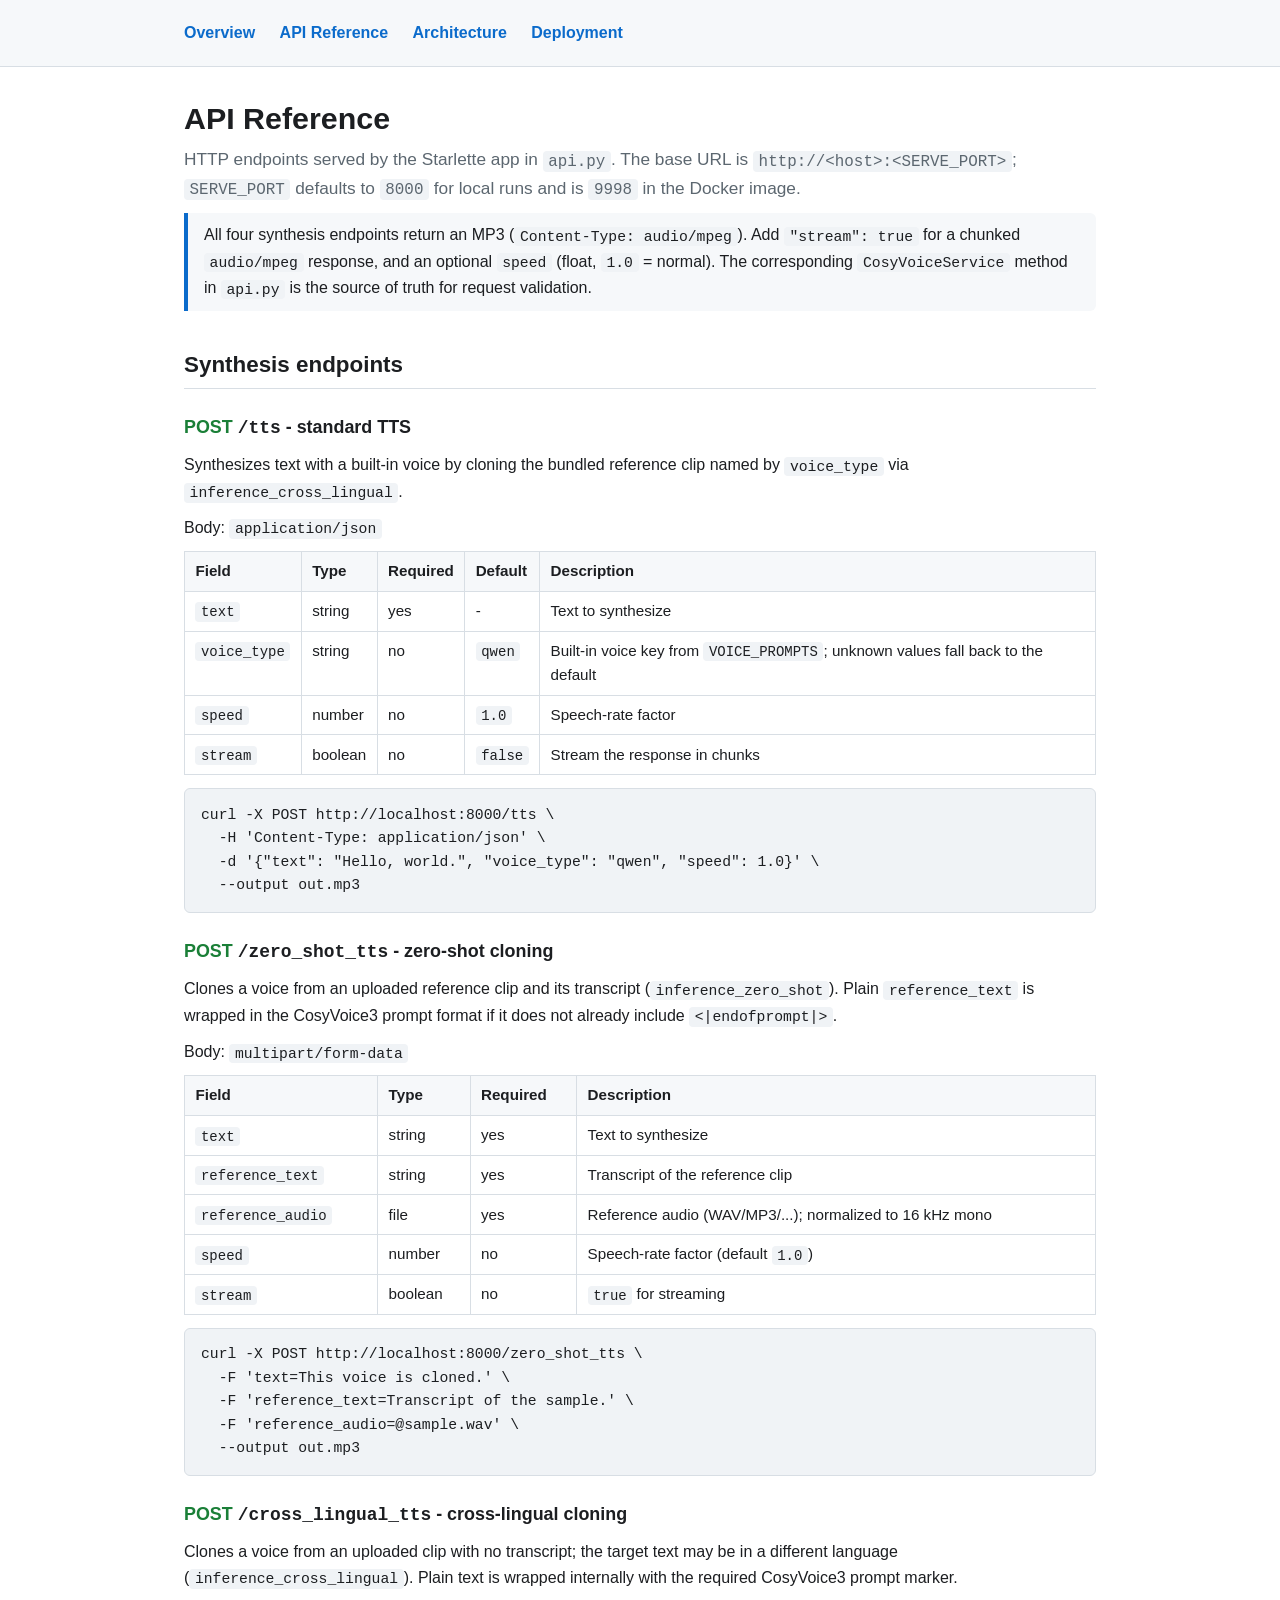
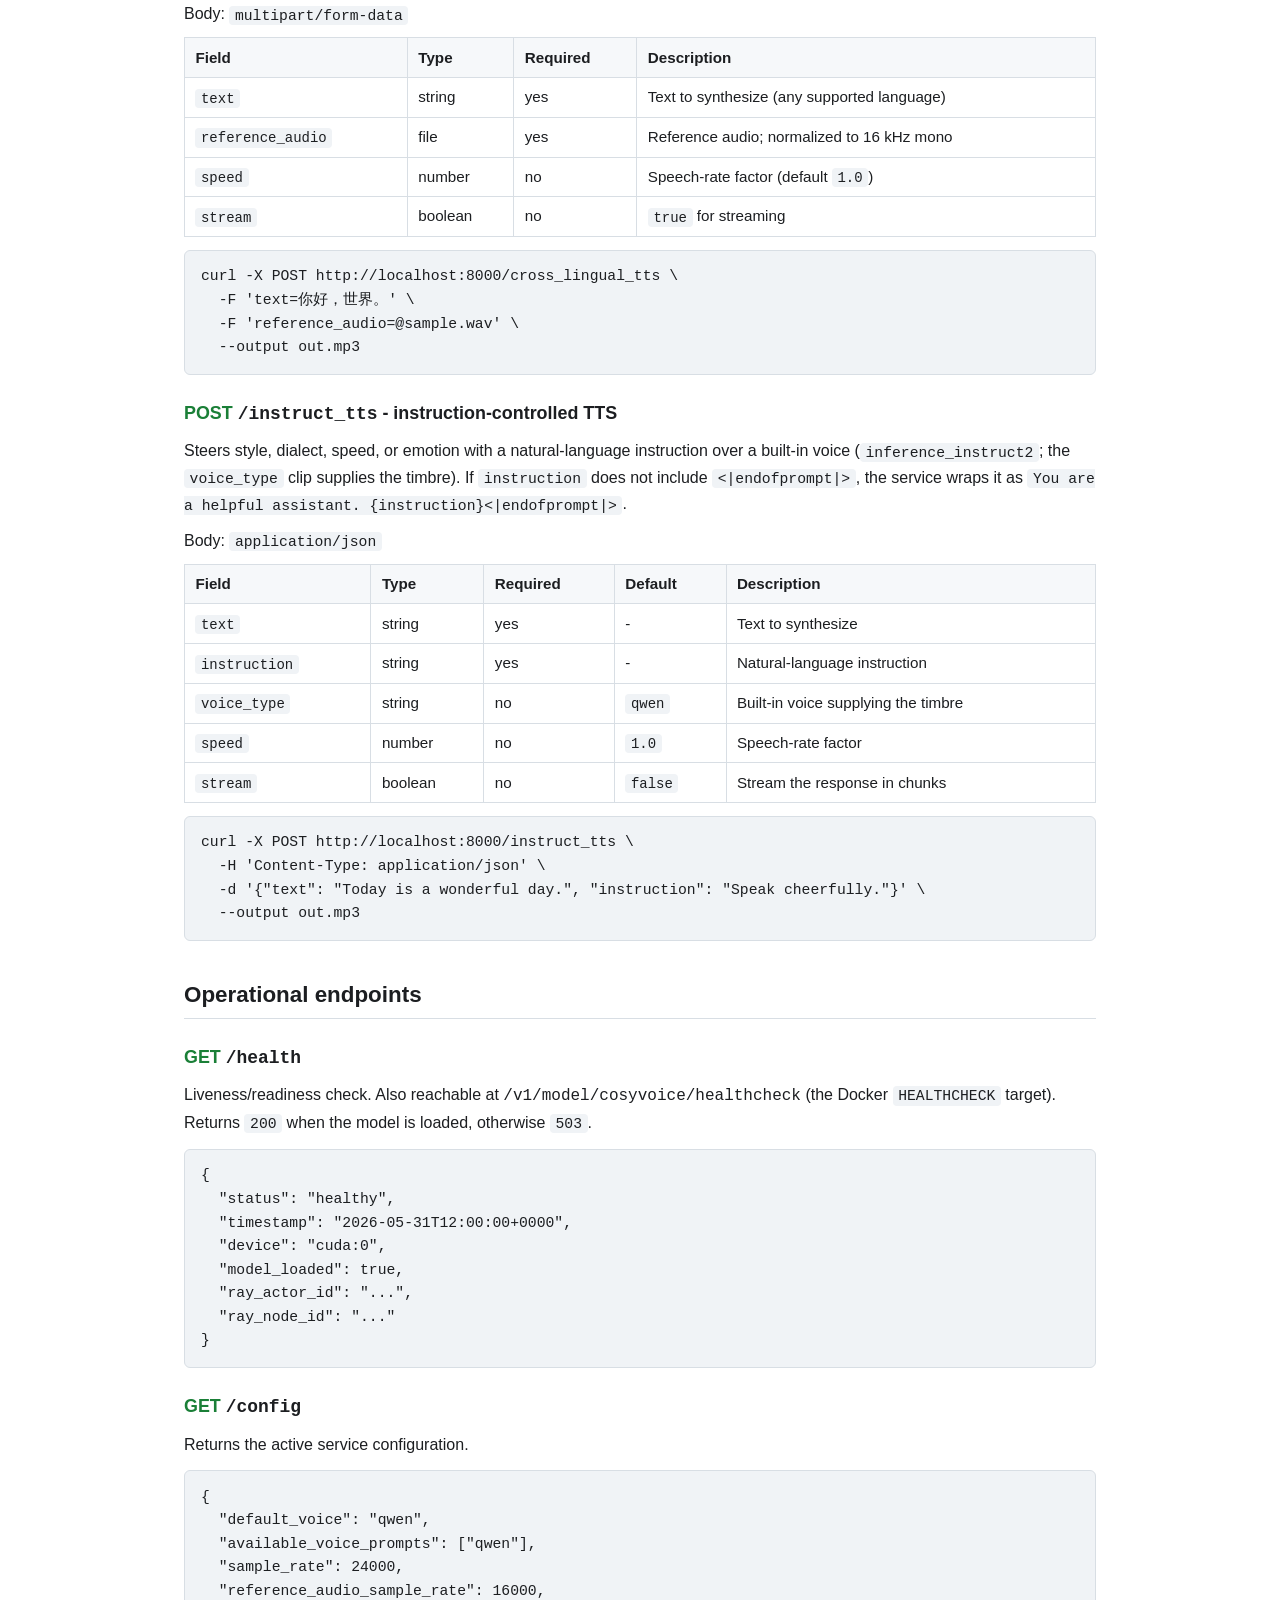
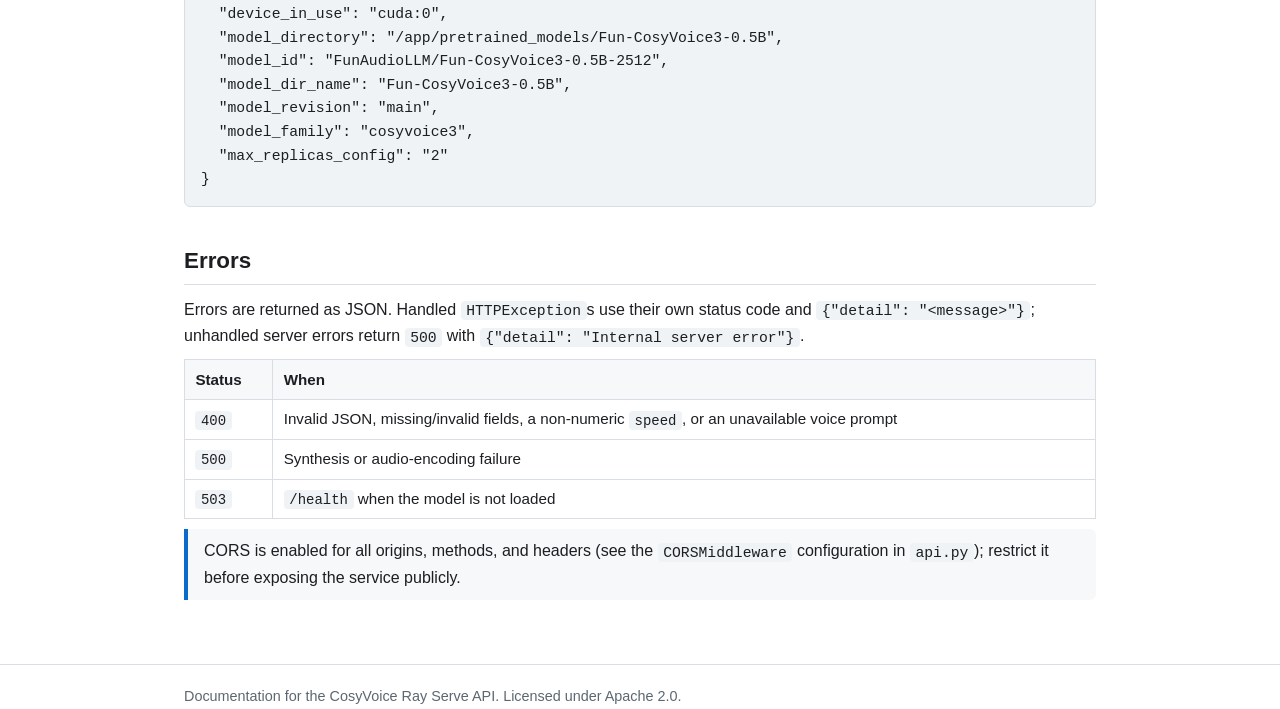
==== docs/api.html @ e858b3ab "feat(cosyvoice): upgrade service to CosyVoice3" ====
<!DOCTYPE html>
<html lang="en">
<head>
  <meta charset="utf-8">
  <meta name="viewport" content="width=device-width, initial-scale=1">
  <title>API Reference - CosyVoice Ray Serve API</title>
  <link rel="stylesheet" href="style.css">
</head>
<body>
  <header class="site">
    <div class="wrap">
      <nav class="top">
        <a href="index.html">Overview</a>
        <a href="api.html">API Reference</a>
        <a href="architecture.html">Architecture</a>
        <a href="deployment.html">Deployment</a>
      </nav>
    </div>
  </header>

  <main class="wrap">
    <h1>API Reference</h1>
    <p class="lead">
      HTTP endpoints served by the Starlette app in <code>api.py</code>. The base URL is
      <code>http://&lt;host&gt;:&lt;SERVE_PORT&gt;</code>; <code>SERVE_PORT</code> defaults to
      <code>8000</code> for local runs and is <code>9998</code> in the Docker image.
    </p>

    <div class="note">
      All four synthesis endpoints return an MP3 (<code>Content-Type: audio/mpeg</code>). Add
      <code>"stream": true</code> for a chunked <code>audio/mpeg</code> response, and an optional
      <code>speed</code> (float, <code>1.0</code> = normal). The corresponding
      <code>CosyVoiceService</code> method in <code>api.py</code> is the source of truth for
      request validation.
    </div>

    <h2>Synthesis endpoints</h2>

    <h3><span class="method">POST</span> <span class="path">/tts</span> - standard TTS</h3>
    <p>Synthesizes text with a built-in voice by cloning the bundled reference clip named by
    <code>voice_type</code> via <code>inference_cross_lingual</code>.</p>
    <p>Body: <code>application/json</code></p>
    <table>
      <tr><th>Field</th><th>Type</th><th>Required</th><th>Default</th><th>Description</th></tr>
      <tr><td><code>text</code></td><td>string</td><td>yes</td><td>-</td><td>Text to synthesize</td></tr>
      <tr><td><code>voice_type</code></td><td>string</td><td>no</td><td><code>qwen</code></td><td>Built-in voice key from <code>VOICE_PROMPTS</code>; unknown values fall back to the default</td></tr>
      <tr><td><code>speed</code></td><td>number</td><td>no</td><td><code>1.0</code></td><td>Speech-rate factor</td></tr>
      <tr><td><code>stream</code></td><td>boolean</td><td>no</td><td><code>false</code></td><td>Stream the response in chunks</td></tr>
    </table>
    <pre><code>curl -X POST http://localhost:8000/tts \
  -H 'Content-Type: application/json' \
  -d '{"text": "Hello, world.", "voice_type": "qwen", "speed": 1.0}' \
  --output out.mp3</code></pre>

    <h3><span class="method">POST</span> <span class="path">/zero_shot_tts</span> - zero-shot cloning</h3>
    <p>Clones a voice from an uploaded reference clip and its transcript
    (<code>inference_zero_shot</code>). Plain <code>reference_text</code> is wrapped in the
    CosyVoice3 prompt format if it does not already include
    <code>&lt;|endofprompt|&gt;</code>.</p>
    <p>Body: <code>multipart/form-data</code></p>
    <table>
      <tr><th>Field</th><th>Type</th><th>Required</th><th>Description</th></tr>
      <tr><td><code>text</code></td><td>string</td><td>yes</td><td>Text to synthesize</td></tr>
      <tr><td><code>reference_text</code></td><td>string</td><td>yes</td><td>Transcript of the reference clip</td></tr>
      <tr><td><code>reference_audio</code></td><td>file</td><td>yes</td><td>Reference audio (WAV/MP3/...); normalized to 16&nbsp;kHz mono</td></tr>
      <tr><td><code>speed</code></td><td>number</td><td>no</td><td>Speech-rate factor (default <code>1.0</code>)</td></tr>
      <tr><td><code>stream</code></td><td>boolean</td><td>no</td><td><code>true</code> for streaming</td></tr>
    </table>
    <pre><code>curl -X POST http://localhost:8000/zero_shot_tts \
  -F 'text=This voice is cloned.' \
  -F 'reference_text=Transcript of the sample.' \
  -F 'reference_audio=@sample.wav' \
  --output out.mp3</code></pre>

    <h3><span class="method">POST</span> <span class="path">/cross_lingual_tts</span> - cross-lingual cloning</h3>
    <p>Clones a voice from an uploaded clip with no transcript; the target text may be in a
    different language (<code>inference_cross_lingual</code>). Plain text is wrapped internally
    with the required CosyVoice3 prompt marker.</p>
    <p>Body: <code>multipart/form-data</code></p>
    <table>
      <tr><th>Field</th><th>Type</th><th>Required</th><th>Description</th></tr>
      <tr><td><code>text</code></td><td>string</td><td>yes</td><td>Text to synthesize (any supported language)</td></tr>
      <tr><td><code>reference_audio</code></td><td>file</td><td>yes</td><td>Reference audio; normalized to 16&nbsp;kHz mono</td></tr>
      <tr><td><code>speed</code></td><td>number</td><td>no</td><td>Speech-rate factor (default <code>1.0</code>)</td></tr>
      <tr><td><code>stream</code></td><td>boolean</td><td>no</td><td><code>true</code> for streaming</td></tr>
    </table>
    <pre><code>curl -X POST http://localhost:8000/cross_lingual_tts \
  -F 'text=&#20320;&#22909;&#65292;&#19990;&#30028;&#12290;' \
  -F 'reference_audio=@sample.wav' \
  --output out.mp3</code></pre>

    <h3><span class="method">POST</span> <span class="path">/instruct_tts</span> - instruction-controlled TTS</h3>
    <p>Steers style, dialect, speed, or emotion with a natural-language instruction over a
    built-in voice (<code>inference_instruct2</code>; the <code>voice_type</code> clip supplies
    the timbre). If <code>instruction</code> does not include
    <code>&lt;|endofprompt|&gt;</code>, the service wraps it as
    <code>You are a helpful assistant. {instruction}&lt;|endofprompt|&gt;</code>.</p>
    <p>Body: <code>application/json</code></p>
    <table>
      <tr><th>Field</th><th>Type</th><th>Required</th><th>Default</th><th>Description</th></tr>
      <tr><td><code>text</code></td><td>string</td><td>yes</td><td>-</td><td>Text to synthesize</td></tr>
      <tr><td><code>instruction</code></td><td>string</td><td>yes</td><td>-</td><td>Natural-language instruction</td></tr>
      <tr><td><code>voice_type</code></td><td>string</td><td>no</td><td><code>qwen</code></td><td>Built-in voice supplying the timbre</td></tr>
      <tr><td><code>speed</code></td><td>number</td><td>no</td><td><code>1.0</code></td><td>Speech-rate factor</td></tr>
      <tr><td><code>stream</code></td><td>boolean</td><td>no</td><td><code>false</code></td><td>Stream the response in chunks</td></tr>
    </table>
    <pre><code>curl -X POST http://localhost:8000/instruct_tts \
  -H 'Content-Type: application/json' \
  -d '{"text": "Today is a wonderful day.", "instruction": "Speak cheerfully."}' \
  --output out.mp3</code></pre>

    <h2>Operational endpoints</h2>

    <h3><span class="method">GET</span> <span class="path">/health</span></h3>
    <p>Liveness/readiness check. Also reachable at
    <span class="path">/v1/model/cosyvoice/healthcheck</span> (the Docker
    <code>HEALTHCHECK</code> target). Returns <code>200</code> when the model is loaded,
    otherwise <code>503</code>.</p>
    <pre><code>{
  "status": "healthy",
  "timestamp": "2026-05-31T12:00:00+0000",
  "device": "cuda:0",
  "model_loaded": true,
  "ray_actor_id": "...",
  "ray_node_id": "..."
}</code></pre>

    <h3><span class="method">GET</span> <span class="path">/config</span></h3>
    <p>Returns the active service configuration.</p>
    <pre><code>{
  "default_voice": "qwen",
  "available_voice_prompts": ["qwen"],
  "sample_rate": 24000,
  "reference_audio_sample_rate": 16000,
  "device_in_use": "cuda:0",
  "model_directory": "/app/pretrained_models/Fun-CosyVoice3-0.5B",
  "model_id": "FunAudioLLM/Fun-CosyVoice3-0.5B-2512",
  "model_dir_name": "Fun-CosyVoice3-0.5B",
  "model_revision": "main",
  "model_family": "cosyvoice3",
  "max_replicas_config": "2"
}</code></pre>

    <h2>Errors</h2>
    <p>Errors are returned as JSON. Handled <code>HTTPException</code>s use their own status code
    and <code>{"detail": "&lt;message&gt;"}</code>; unhandled server errors return
    <code>500</code> with <code>{"detail": "Internal server error"}</code>.</p>
    <table>
      <tr><th>Status</th><th>When</th></tr>
      <tr><td><code>400</code></td><td>Invalid JSON, missing/invalid fields, a non-numeric <code>speed</code>, or an unavailable voice prompt</td></tr>
      <tr><td><code>500</code></td><td>Synthesis or audio-encoding failure</td></tr>
      <tr><td><code>503</code></td><td><code>/health</code> when the model is not loaded</td></tr>
    </table>

    <div class="note">
      CORS is enabled for all origins, methods, and headers (see the
      <code>CORSMiddleware</code> configuration in <code>api.py</code>); restrict it before
      exposing the service publicly.
    </div>
  </main>

  <footer class="site">
    <div class="wrap">
      Documentation for the CosyVoice Ray Serve API. Licensed under Apache 2.0.
    </div>
  </footer>
</body>
</html>
---- docs/style.css ----
/* Shared styles for the CosyVoice Ray Serve API documentation. */

:root {
  --fg: #1c1e21;
  --muted: #5c6770;
  --bg: #ffffff;
  --panel: #f6f8fa;
  --border: #d8dee4;
  --accent: #0b6bcb;
  --code-bg: #f0f3f6;
  --green: #1a7f37;
  --amber: #9a6700;
}

* { box-sizing: border-box; }

body {
  margin: 0;
  font-family: -apple-system, BlinkMacSystemFont, "Segoe UI", Roboto, Helvetica, Arial, sans-serif;
  line-height: 1.6;
  color: var(--fg);
  background: var(--bg);
}

.wrap {
  max-width: 60rem;
  margin: 0 auto;
  padding: 2rem 1.5rem 4rem;
}

header.site {
  border-bottom: 1px solid var(--border);
  background: var(--panel);
}

header.site .wrap { padding-top: 1.25rem; padding-bottom: 1.25rem; }

nav.top a {
  margin-right: 1.25rem;
  text-decoration: none;
  color: var(--accent);
  font-weight: 600;
}

nav.top a:hover { text-decoration: underline; }

h1 { font-size: 1.9rem; line-height: 1.25; margin: 0 0 0.5rem; }
h2 { font-size: 1.4rem; margin: 2.25rem 0 0.75rem; padding-bottom: 0.3rem; border-bottom: 1px solid var(--border); }
h3 { font-size: 1.12rem; margin: 1.5rem 0 0.5rem; }

p, ul, ol, table { margin: 0.6rem 0; }

a { color: var(--accent); }

code {
  font-family: ui-monospace, SFMono-Regular, "SF Mono", Menlo, Consolas, monospace;
  background: var(--code-bg);
  padding: 0.1rem 0.35rem;
  border-radius: 4px;
  font-size: 0.92em;
}

pre {
  background: var(--code-bg);
  border: 1px solid var(--border);
  border-radius: 6px;
  padding: 0.9rem 1rem;
  overflow-x: auto;
}

pre code { background: none; padding: 0; }

table { border-collapse: collapse; width: 100%; font-size: 0.95rem; }
th, td { border: 1px solid var(--border); padding: 0.45rem 0.65rem; text-align: left; vertical-align: top; }
th { background: var(--panel); }

.lead { font-size: 1.08rem; color: var(--muted); }

.cards { display: grid; grid-template-columns: repeat(auto-fit, minmax(14rem, 1fr)); gap: 1rem; margin: 1.5rem 0; }
.card { border: 1px solid var(--border); border-radius: 8px; padding: 1rem 1.1rem; background: var(--panel); }
.card h3 { margin-top: 0; }
.card a { font-weight: 600; text-decoration: none; }

.method { font-weight: 700; color: var(--green); }
.path { font-family: ui-monospace, monospace; }

.note { border-left: 4px solid var(--accent); background: var(--panel); padding: 0.6rem 1rem; border-radius: 0 6px 6px 0; }
.note.warn { border-left-color: var(--amber); }

footer.site { border-top: 1px solid var(--border); color: var(--muted); font-size: 0.9rem; }
footer.site .wrap { padding-top: 1.25rem; padding-bottom: 1.25rem; }

.tag { display: inline-block; font-size: 0.78rem; font-weight: 600; padding: 0.05rem 0.5rem; border-radius: 999px; background: var(--code-bg); border: 1px solid var(--border); color: var(--muted); }
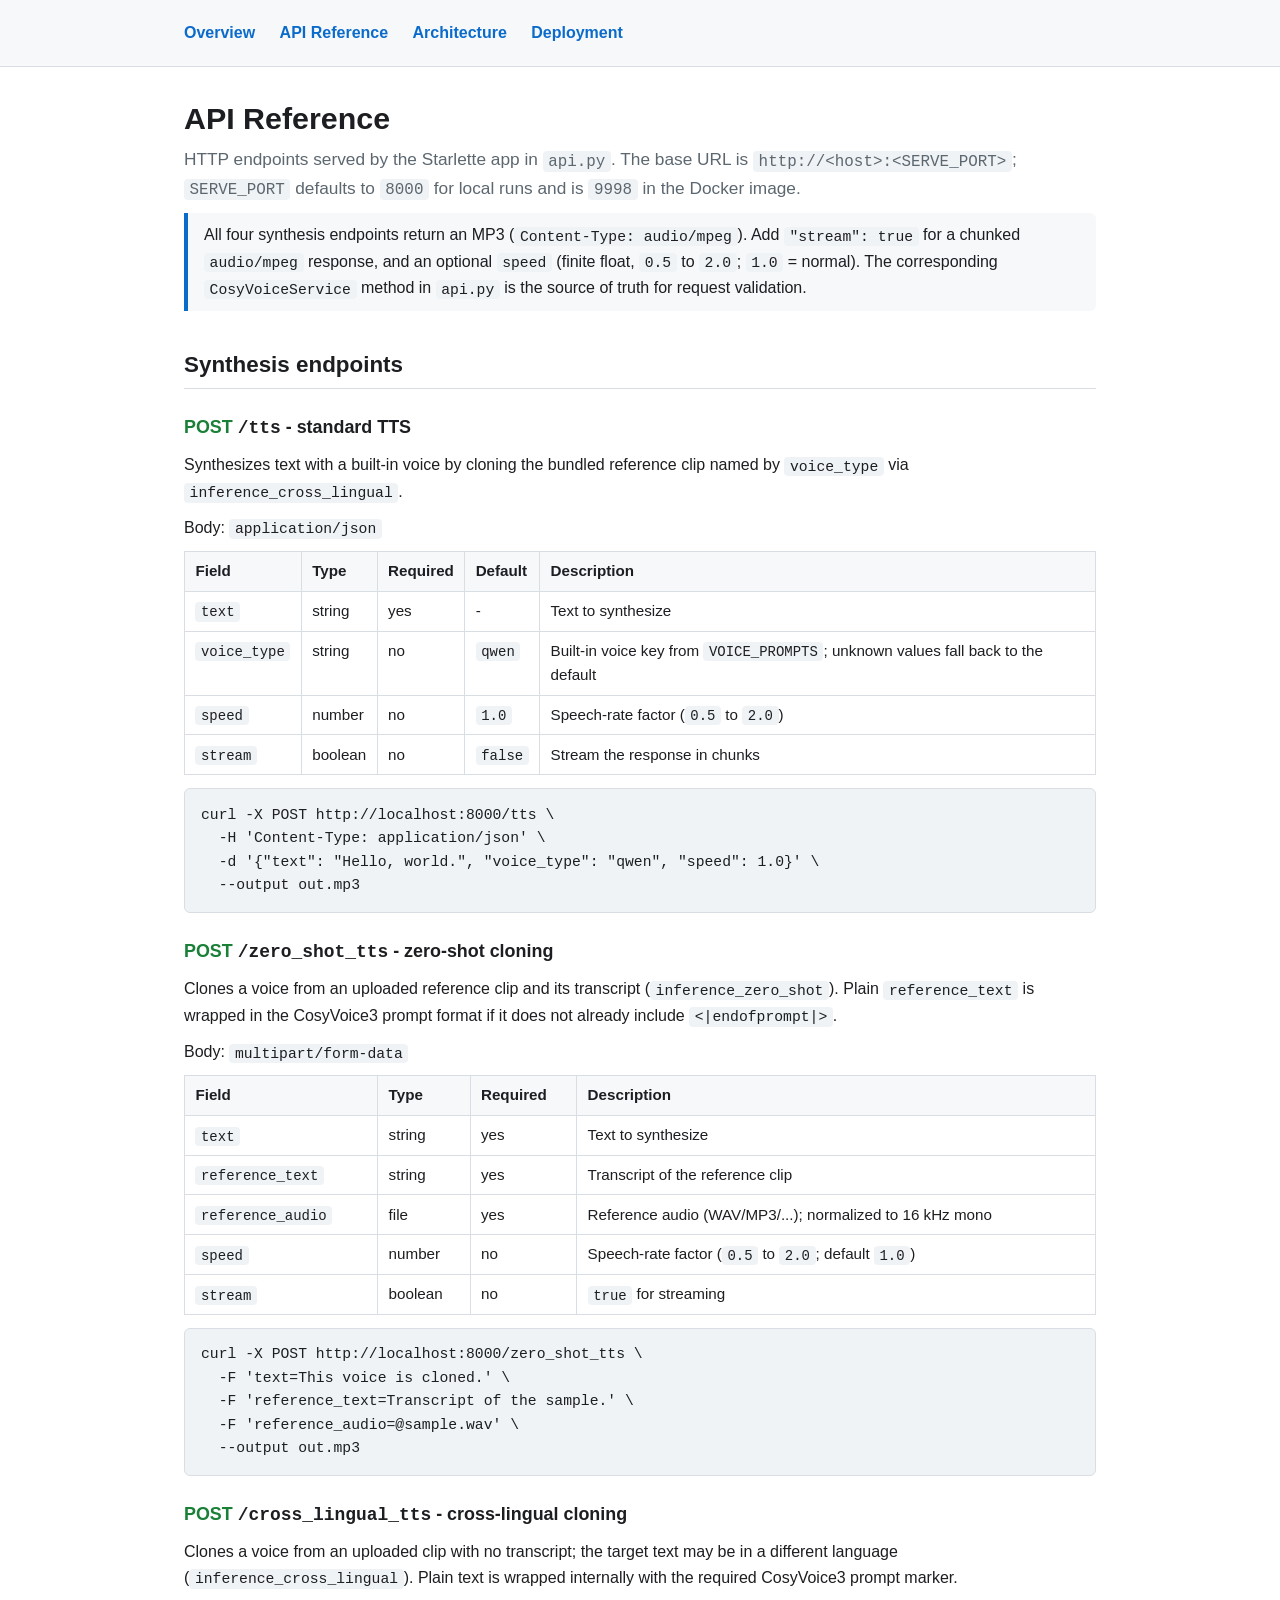
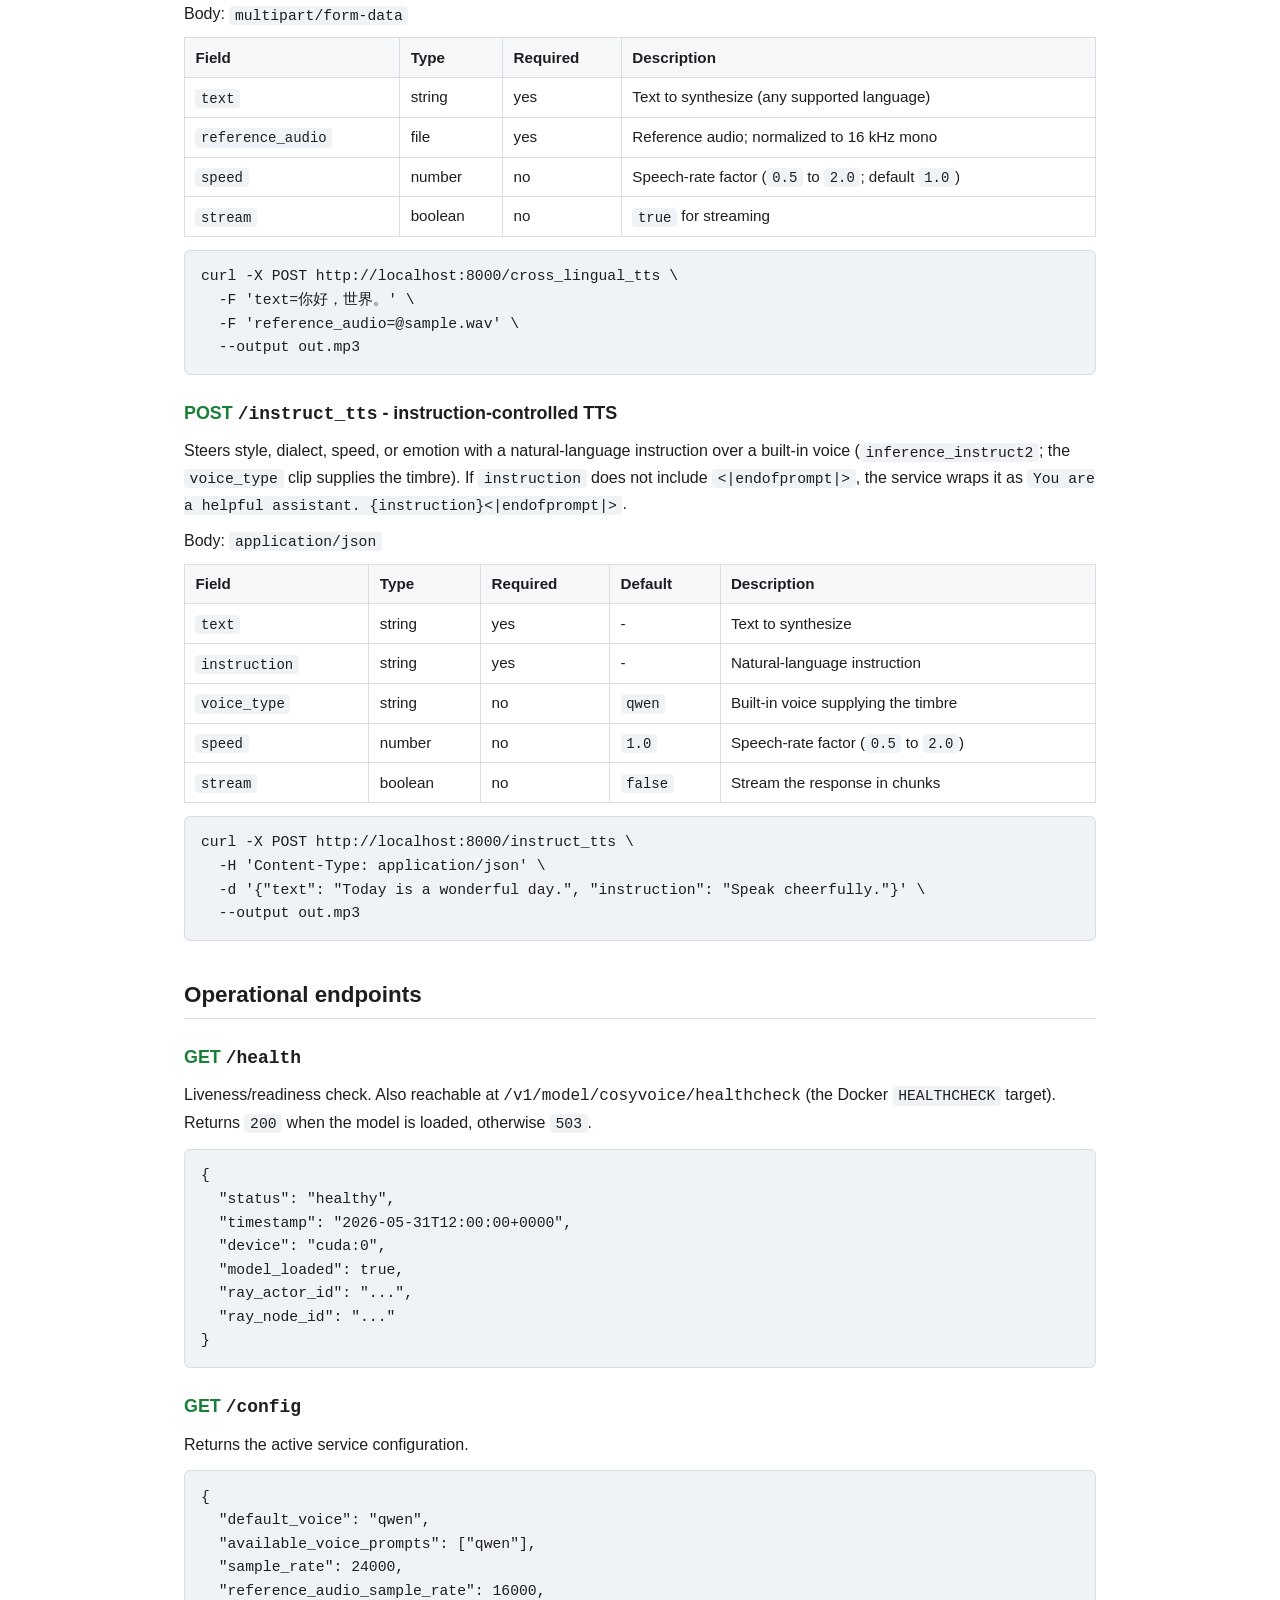
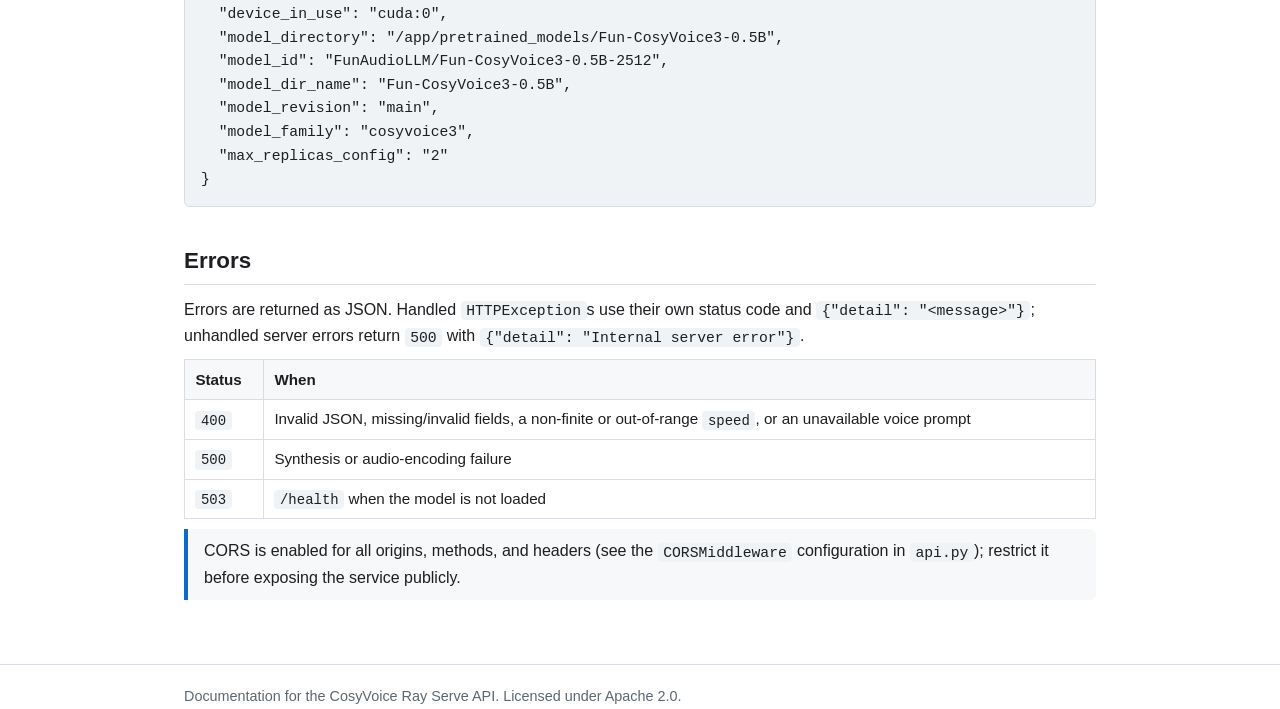
==== commit 1e819c70: "fix(cosyvoice): harden streaming and speed handling" ====
--- a/docs/api.html
+++ b/docs/api.html
@@ -29,7 +29,8 @@
     <div class="note">
       All four synthesis endpoints return an MP3 (<code>Content-Type: audio/mpeg</code>). Add
       <code>"stream": true</code> for a chunked <code>audio/mpeg</code> response, and an optional
-      <code>speed</code> (float, <code>1.0</code> = normal). The corresponding
+      <code>speed</code> (finite float, <code>0.5</code> to <code>2.0</code>;
+      <code>1.0</code> = normal). The corresponding
       <code>CosyVoiceService</code> method in <code>api.py</code> is the source of truth for
       request validation.
     </div>
@@ -44,7 +45,7 @@
       <tr><th>Field</th><th>Type</th><th>Required</th><th>Default</th><th>Description</th></tr>
       <tr><td><code>text</code></td><td>string</td><td>yes</td><td>-</td><td>Text to synthesize</td></tr>
       <tr><td><code>voice_type</code></td><td>string</td><td>no</td><td><code>qwen</code></td><td>Built-in voice key from <code>VOICE_PROMPTS</code>; unknown values fall back to the default</td></tr>
-      <tr><td><code>speed</code></td><td>number</td><td>no</td><td><code>1.0</code></td><td>Speech-rate factor</td></tr>
+      <tr><td><code>speed</code></td><td>number</td><td>no</td><td><code>1.0</code></td><td>Speech-rate factor (<code>0.5</code> to <code>2.0</code>)</td></tr>
       <tr><td><code>stream</code></td><td>boolean</td><td>no</td><td><code>false</code></td><td>Stream the response in chunks</td></tr>
     </table>
     <pre><code>curl -X POST http://localhost:8000/tts \
@@ -63,7 +64,7 @@
       <tr><td><code>text</code></td><td>string</td><td>yes</td><td>Text to synthesize</td></tr>
       <tr><td><code>reference_text</code></td><td>string</td><td>yes</td><td>Transcript of the reference clip</td></tr>
       <tr><td><code>reference_audio</code></td><td>file</td><td>yes</td><td>Reference audio (WAV/MP3/...); normalized to 16&nbsp;kHz mono</td></tr>
-      <tr><td><code>speed</code></td><td>number</td><td>no</td><td>Speech-rate factor (default <code>1.0</code>)</td></tr>
+      <tr><td><code>speed</code></td><td>number</td><td>no</td><td>Speech-rate factor (<code>0.5</code> to <code>2.0</code>; default <code>1.0</code>)</td></tr>
       <tr><td><code>stream</code></td><td>boolean</td><td>no</td><td><code>true</code> for streaming</td></tr>
     </table>
     <pre><code>curl -X POST http://localhost:8000/zero_shot_tts \
@@ -81,7 +82,7 @@
       <tr><th>Field</th><th>Type</th><th>Required</th><th>Description</th></tr>
       <tr><td><code>text</code></td><td>string</td><td>yes</td><td>Text to synthesize (any supported language)</td></tr>
       <tr><td><code>reference_audio</code></td><td>file</td><td>yes</td><td>Reference audio; normalized to 16&nbsp;kHz mono</td></tr>
-      <tr><td><code>speed</code></td><td>number</td><td>no</td><td>Speech-rate factor (default <code>1.0</code>)</td></tr>
+      <tr><td><code>speed</code></td><td>number</td><td>no</td><td>Speech-rate factor (<code>0.5</code> to <code>2.0</code>; default <code>1.0</code>)</td></tr>
       <tr><td><code>stream</code></td><td>boolean</td><td>no</td><td><code>true</code> for streaming</td></tr>
     </table>
     <pre><code>curl -X POST http://localhost:8000/cross_lingual_tts \
@@ -101,7 +102,7 @@
       <tr><td><code>text</code></td><td>string</td><td>yes</td><td>-</td><td>Text to synthesize</td></tr>
       <tr><td><code>instruction</code></td><td>string</td><td>yes</td><td>-</td><td>Natural-language instruction</td></tr>
       <tr><td><code>voice_type</code></td><td>string</td><td>no</td><td><code>qwen</code></td><td>Built-in voice supplying the timbre</td></tr>
-      <tr><td><code>speed</code></td><td>number</td><td>no</td><td><code>1.0</code></td><td>Speech-rate factor</td></tr>
+      <tr><td><code>speed</code></td><td>number</td><td>no</td><td><code>1.0</code></td><td>Speech-rate factor (<code>0.5</code> to <code>2.0</code>)</td></tr>
       <tr><td><code>stream</code></td><td>boolean</td><td>no</td><td><code>false</code></td><td>Stream the response in chunks</td></tr>
     </table>
     <pre><code>curl -X POST http://localhost:8000/instruct_tts \
@@ -147,7 +148,7 @@
     <code>500</code> with <code>{"detail": "Internal server error"}</code>.</p>
     <table>
       <tr><th>Status</th><th>When</th></tr>
-      <tr><td><code>400</code></td><td>Invalid JSON, missing/invalid fields, a non-numeric <code>speed</code>, or an unavailable voice prompt</td></tr>
+      <tr><td><code>400</code></td><td>Invalid JSON, missing/invalid fields, a non-finite or out-of-range <code>speed</code>, or an unavailable voice prompt</td></tr>
       <tr><td><code>500</code></td><td>Synthesis or audio-encoding failure</td></tr>
       <tr><td><code>503</code></td><td><code>/health</code> when the model is not loaded</td></tr>
     </table>
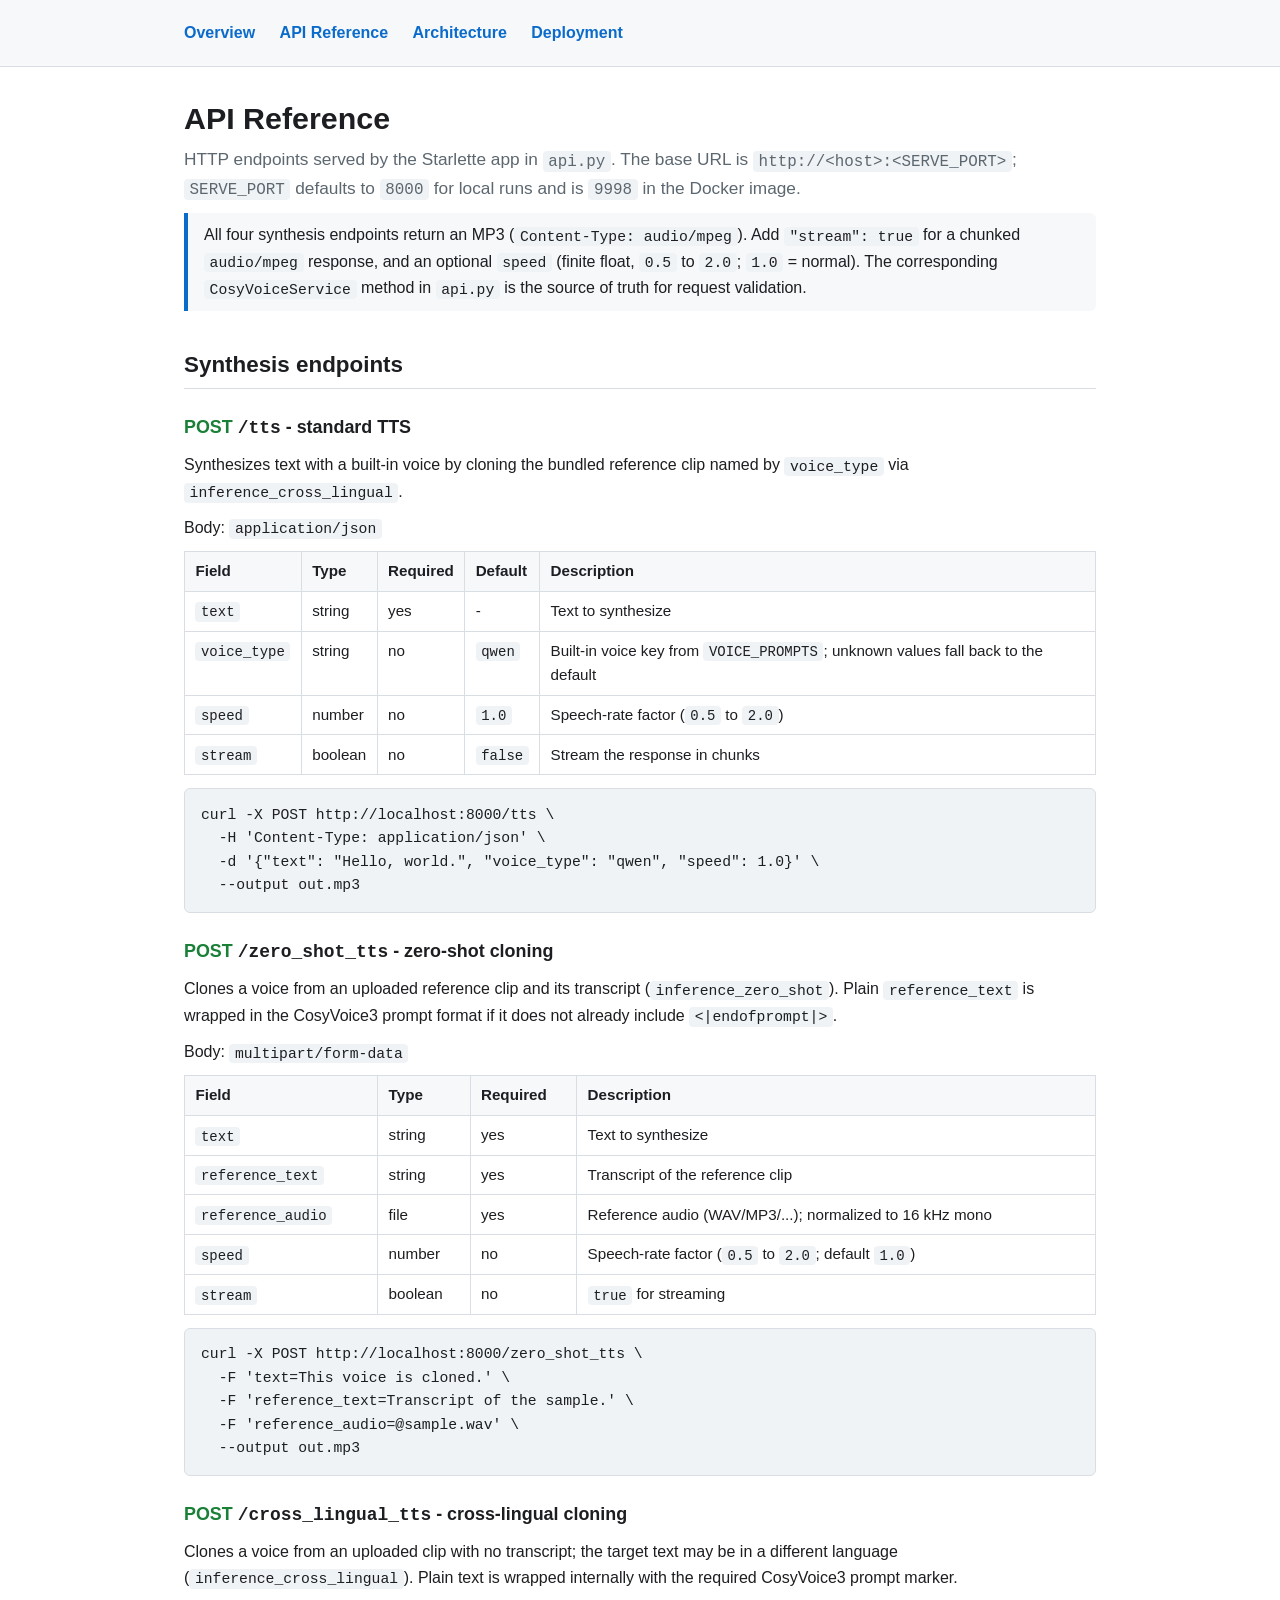
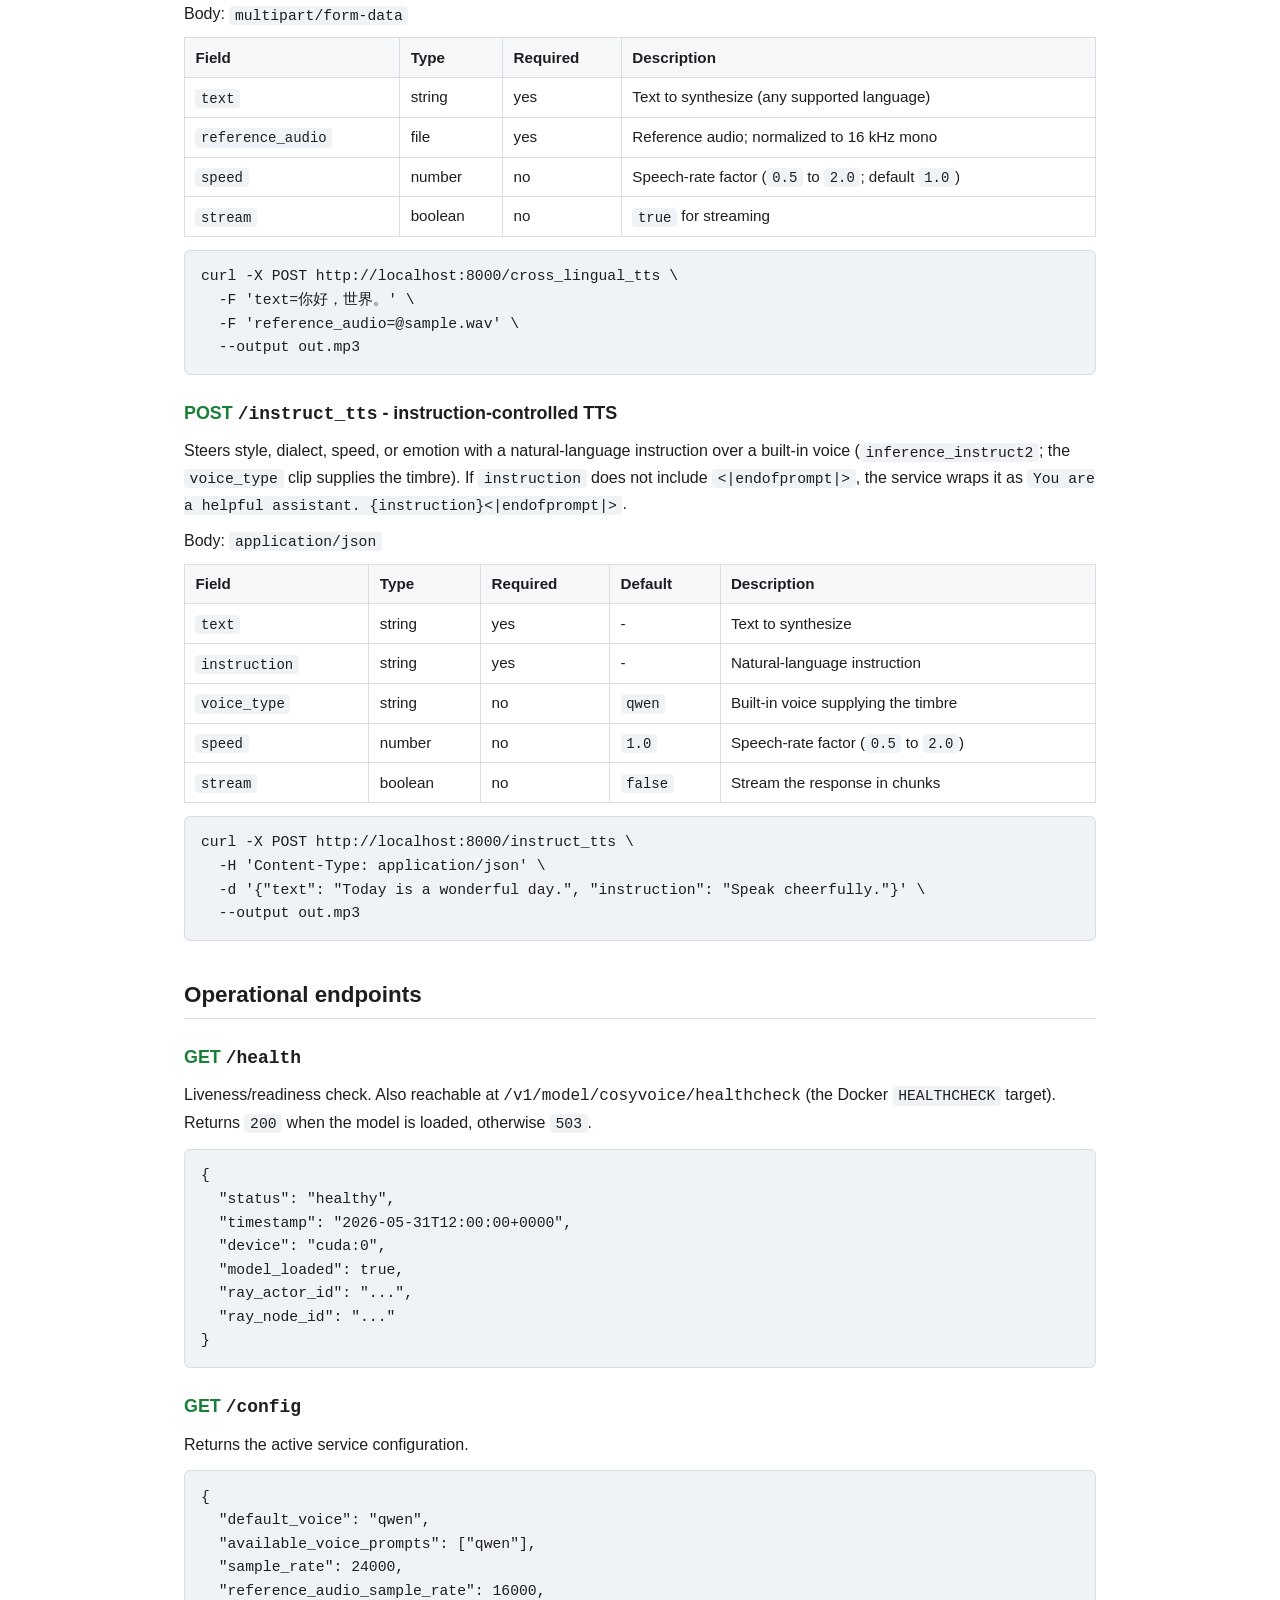
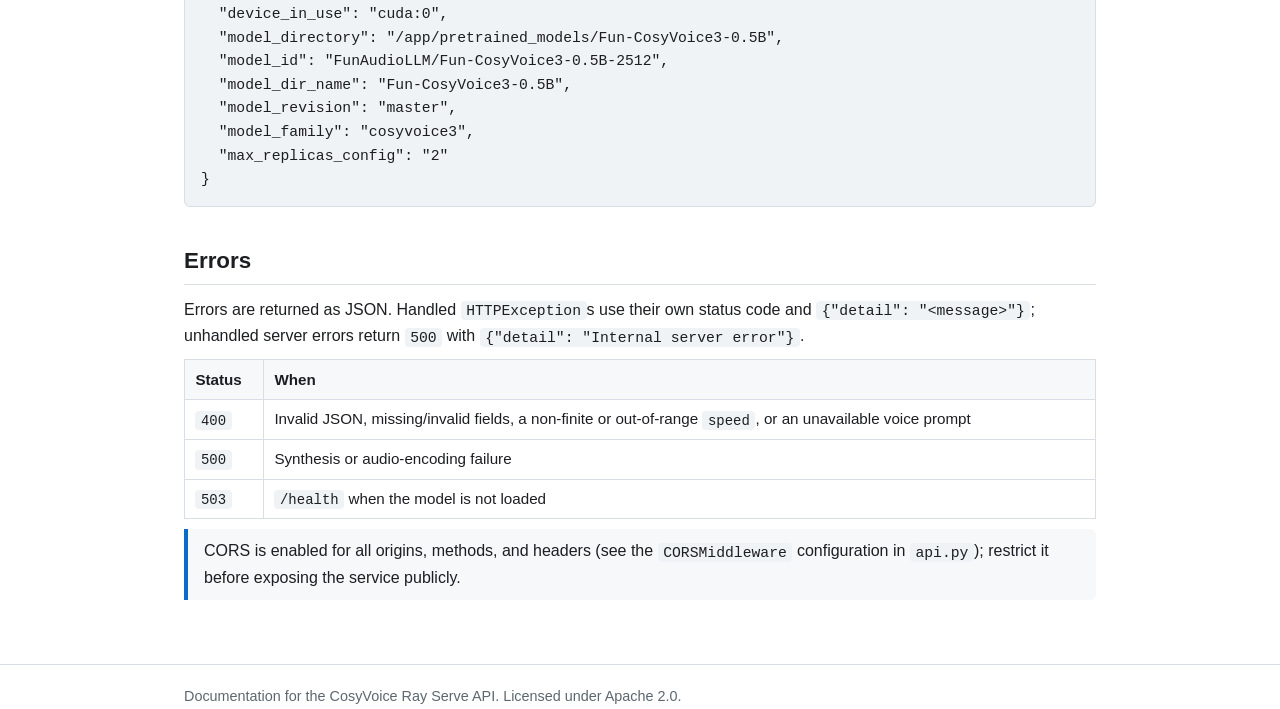
==== commit 2858b72a: "build: migrate to uv and upgrade deps to latest (Ray 2.55, CUDA 13) Replace the pip/conda setup with" ====
--- a/docs/api.html
+++ b/docs/api.html
@@ -137,7 +137,7 @@
   "model_directory": "/app/pretrained_models/Fun-CosyVoice3-0.5B",
   "model_id": "FunAudioLLM/Fun-CosyVoice3-0.5B-2512",
   "model_dir_name": "Fun-CosyVoice3-0.5B",
-  "model_revision": "main",
+  "model_revision": "master",
   "model_family": "cosyvoice3",
   "max_replicas_config": "2"
 }</code></pre>
